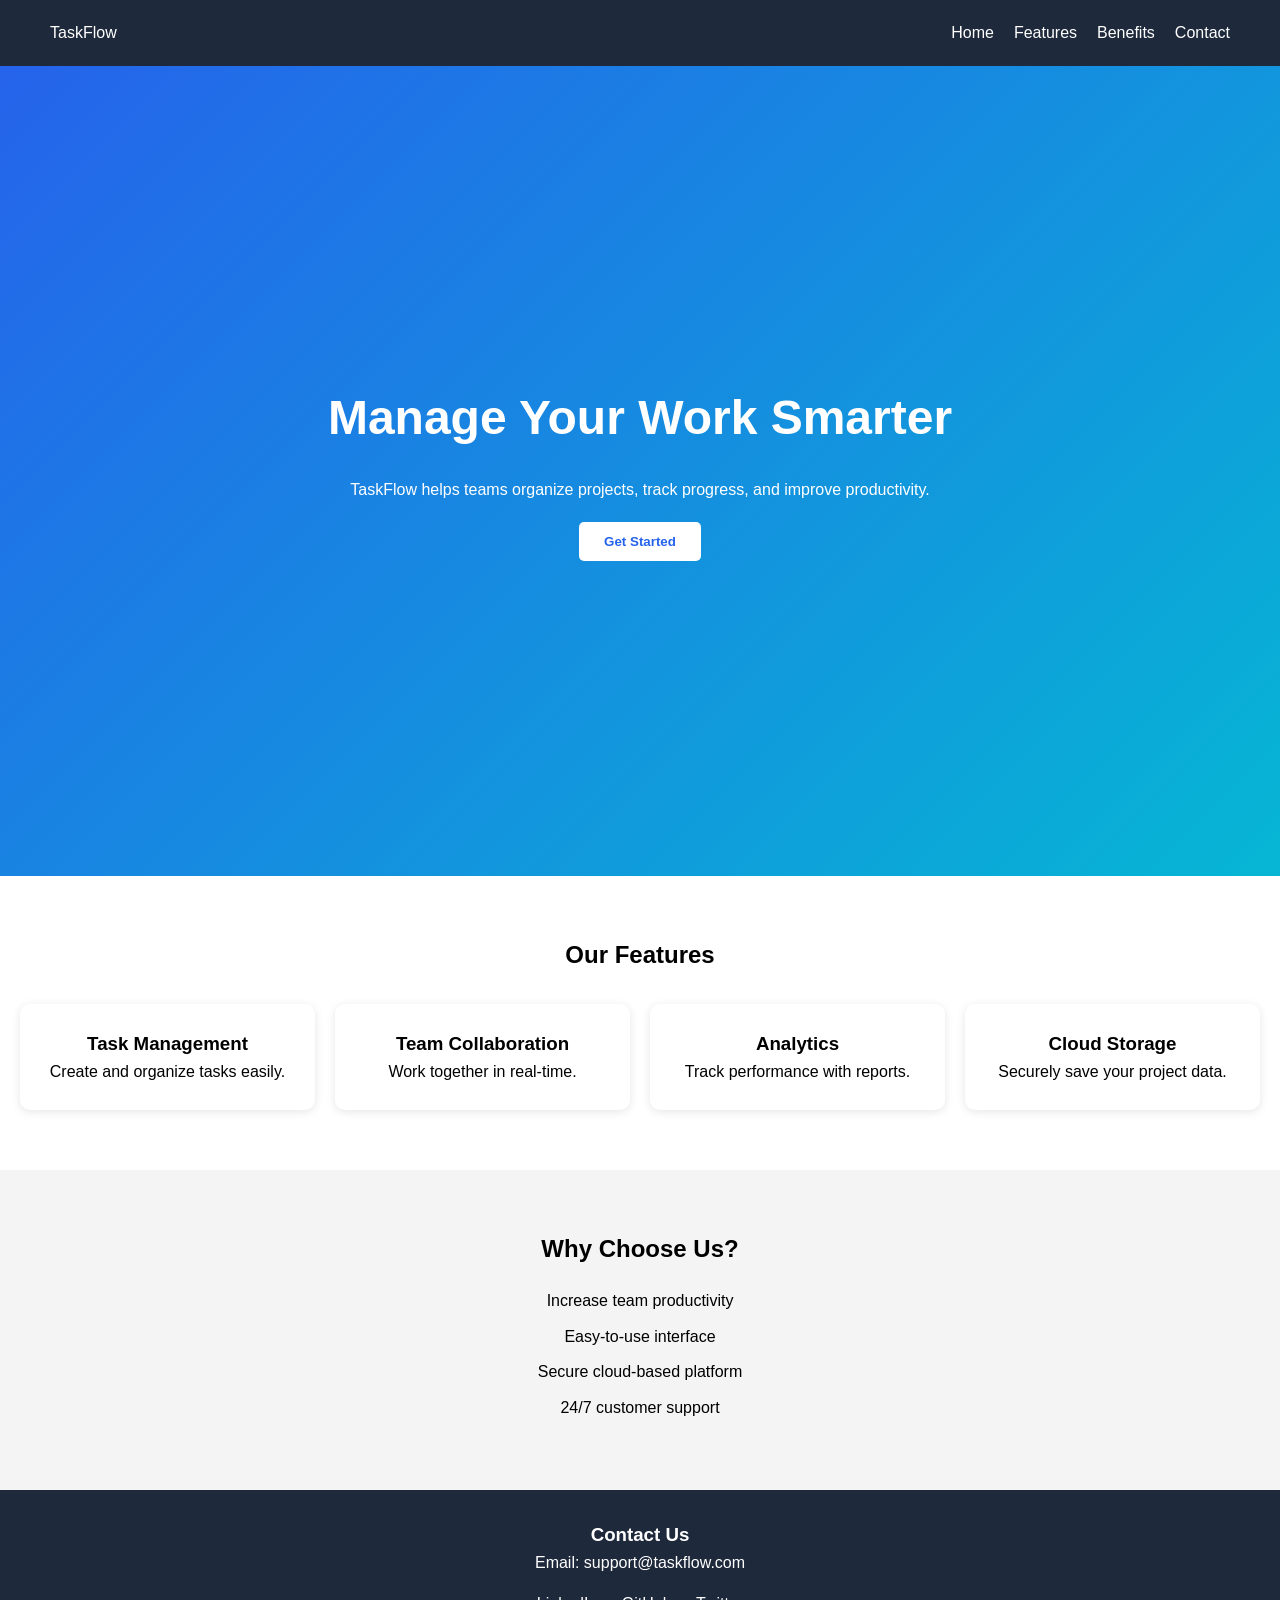
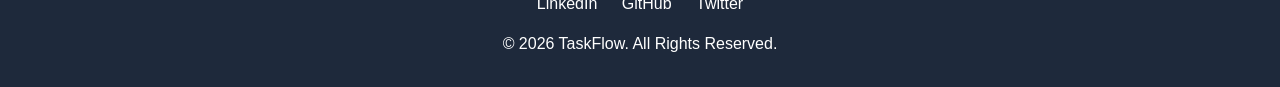
==== git-class/Challenge1/Html/index.html @ 6b5d769b "Landing page done" ====
<!DOCTYPE html>
<html lang="en">
<head>
    <meta charset="UTF-8">
    <meta name="viewport" content="width=device-width, initial-scale=1.0">
    <title>TaskFlow - Product Website</title>
    <link rel="stylesheet" href="../Css/index.css">
</head>
<body>

    <nav class="navbar">
        <div class="logo">TaskFlow</div>

        <ul class="nav-links">
            <li><a href="#">Home</a></li>
            <li><a href="#features">Features</a></li>
            <li><a href="#benefits">Benefits</a></li>
            <li><a href="#contact">Contact</a></li>
        </ul>
    </nav>

   
    <section class="hero">
        <div class="hero-content">
            <h1>Manage Your Work Smarter</h1>

            <p>
                TaskFlow helps teams organize projects,
                track progress, and improve productivity.
            </p>

            <button>Get Started</button>
        </div>
    </section>
    <section id="features" class="features">
        <h2>Our Features</h2>

        <div class="feature-container">

            <div class="card">
                <h3>Task Management</h3>
                <p>Create and organize tasks easily.</p>
            </div>

            <div class="card">
                <h3>Team Collaboration</h3>
                <p>Work together in real-time.</p>
            </div>

            <div class="card">
                <h3>Analytics</h3>
                <p>Track performance with reports.</p>
            </div>

            <div class="card">
                <h3>Cloud Storage</h3>
                <p>Securely save your project data.</p>
            </div>

        </div>
    </section>
    <section id="benefits" class="benefits">
        <h2>Why Choose Us?</h2>

        <ul>
            <li>Increase team productivity</li>
            <li>Easy-to-use interface</li>
            <li>Secure cloud-based platform</li>
            <li>24/7 customer support</li>
        </ul>
    </section>
    <footer id="contact">
        <h3>Contact Us</h3>

        <p>Email: support@taskflow.com</p>

        <div class="social">
            <a href="#">LinkedIn</a>
            <a href="#">GitHub</a>
            <a href="#">Twitter</a>
        </div>

        <p>© 2026 TaskFlow. All Rights Reserved.</p>
    </footer>
</body>
</html>
---- git-class/Challenge1/Css/index.css ----
*{
    margin:0;
    padding:0;
    box-sizing:border-box;
    font-family:Arial, sans-serif;
}

body{
    line-height:1.6;
}

.navbar{
    display:flex;
    justify-content:space-between;
    align-items:center;
    padding:20px 50px;
    background:#1e293b;
    color:white;
}

.nav-links{
    display:flex;
    list-style:none;
    gap:20px;
}

.nav-links a{
    color:white;
    text-decoration:none;
}

.hero{
    height:90vh;
    display:flex;
    justify-content:center;
    align-items:center;
    text-align:center;
    background:linear-gradient(135deg,#2563eb,#06b6d4);
    color:white;
}

.hero h1{
    font-size:3rem;
}

.hero p{
    margin:20px 0;
}

.hero button{
    padding:12px 25px;
    border:none;
    background:white;
    color:#2563eb;
    font-weight:bold;
    cursor:pointer;
    border-radius:5px;
}

.features{
    padding:60px 20px;
    text-align:center;
}

.feature-container{
    display:grid;
    grid-template-columns:repeat(auto-fit,minmax(250px,1fr));
    gap:20px;
    margin-top:30px;
}

.card{
    padding:25px;
    border-radius:10px;
    box-shadow:0 2px 10px rgba(0,0,0,0.1);
}

.benefits{
    padding:60px 20px;
    background:#f4f4f4;
    text-align:center;
}

.benefits ul{
    list-style:none;
    margin-top:20px;
}

.benefits li{
    margin:10px 0;
}

footer{
    background:#1e293b;
    color:white;
    text-align:center;
    padding:30px;
}

.social{
    margin:15px 0;
}

.social a{
    color:white;
    margin:0 10px;
    text-decoration:none;
}
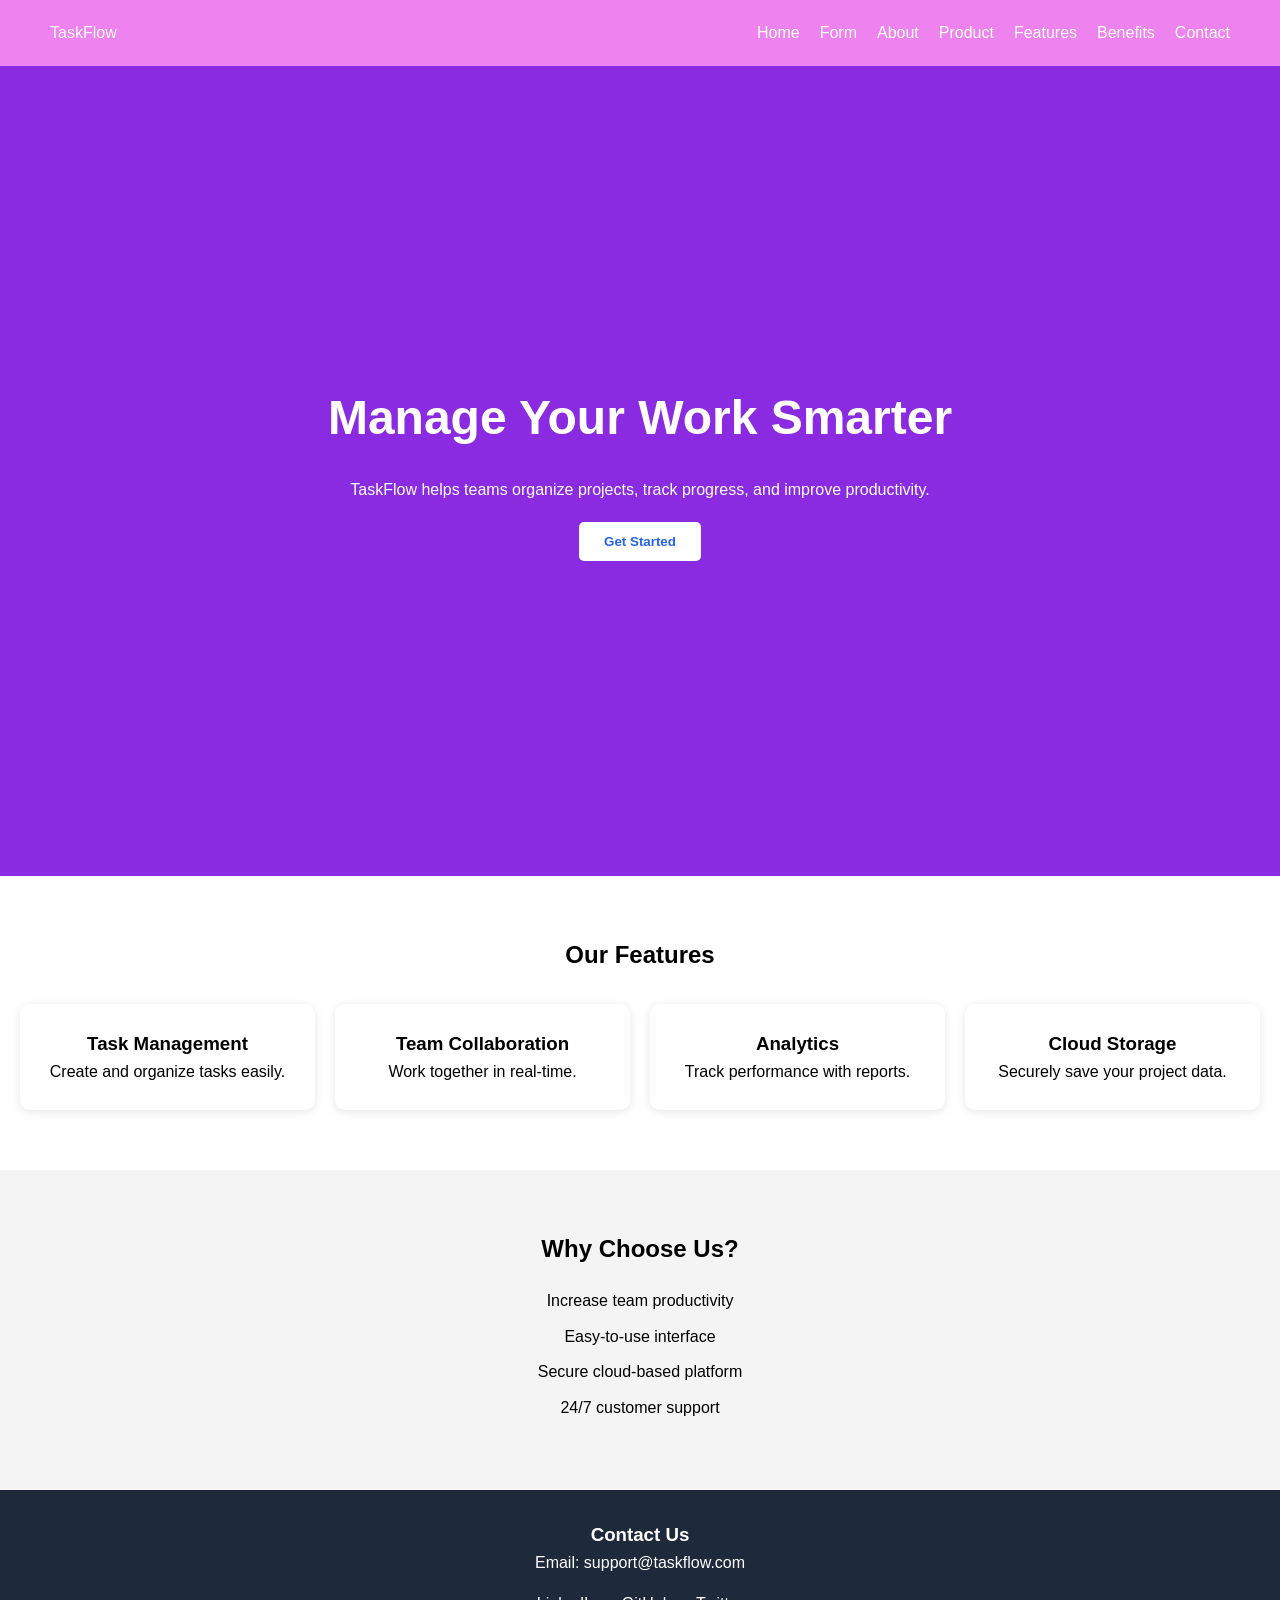
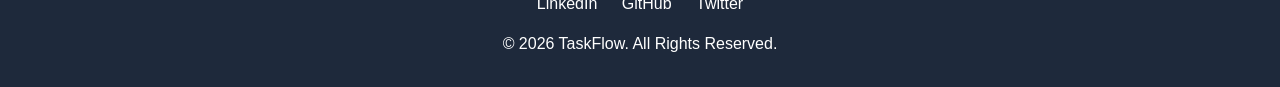
==== commit 7b6172b3: "rest all feature are done" ====
--- a/git-class/Challenge1/Html/index.html
+++ b/git-class/Challenge1/Html/index.html
@@ -13,6 +13,9 @@
 
         <ul class="nav-links">
             <li><a href="#">Home</a></li>
+            <li><a href="./form.html">Form</a></li>
+            <li><a href="./about.html">About</a></li>
+            <li><a href="./product.html">Product</a></li>
             <li><a href="#features">Features</a></li>
             <li><a href="#benefits">Benefits</a></li>
             <li><a href="#contact">Contact</a></li>
--- a/git-class/Challenge1/Css/index.css
+++ b/git-class/Challenge1/Css/index.css
@@ -14,7 +14,7 @@
     justify-content:space-between;
     align-items:center;
     padding:20px 50px;
-    background:#1e293b;
+    background:violet;
     color:white;
 }
 
@@ -35,7 +35,7 @@
     justify-content:center;
     align-items:center;
     text-align:center;
-    background:linear-gradient(135deg,#2563eb,#06b6d4);
+    background:blueviolet;
     color:white;
 }
 
